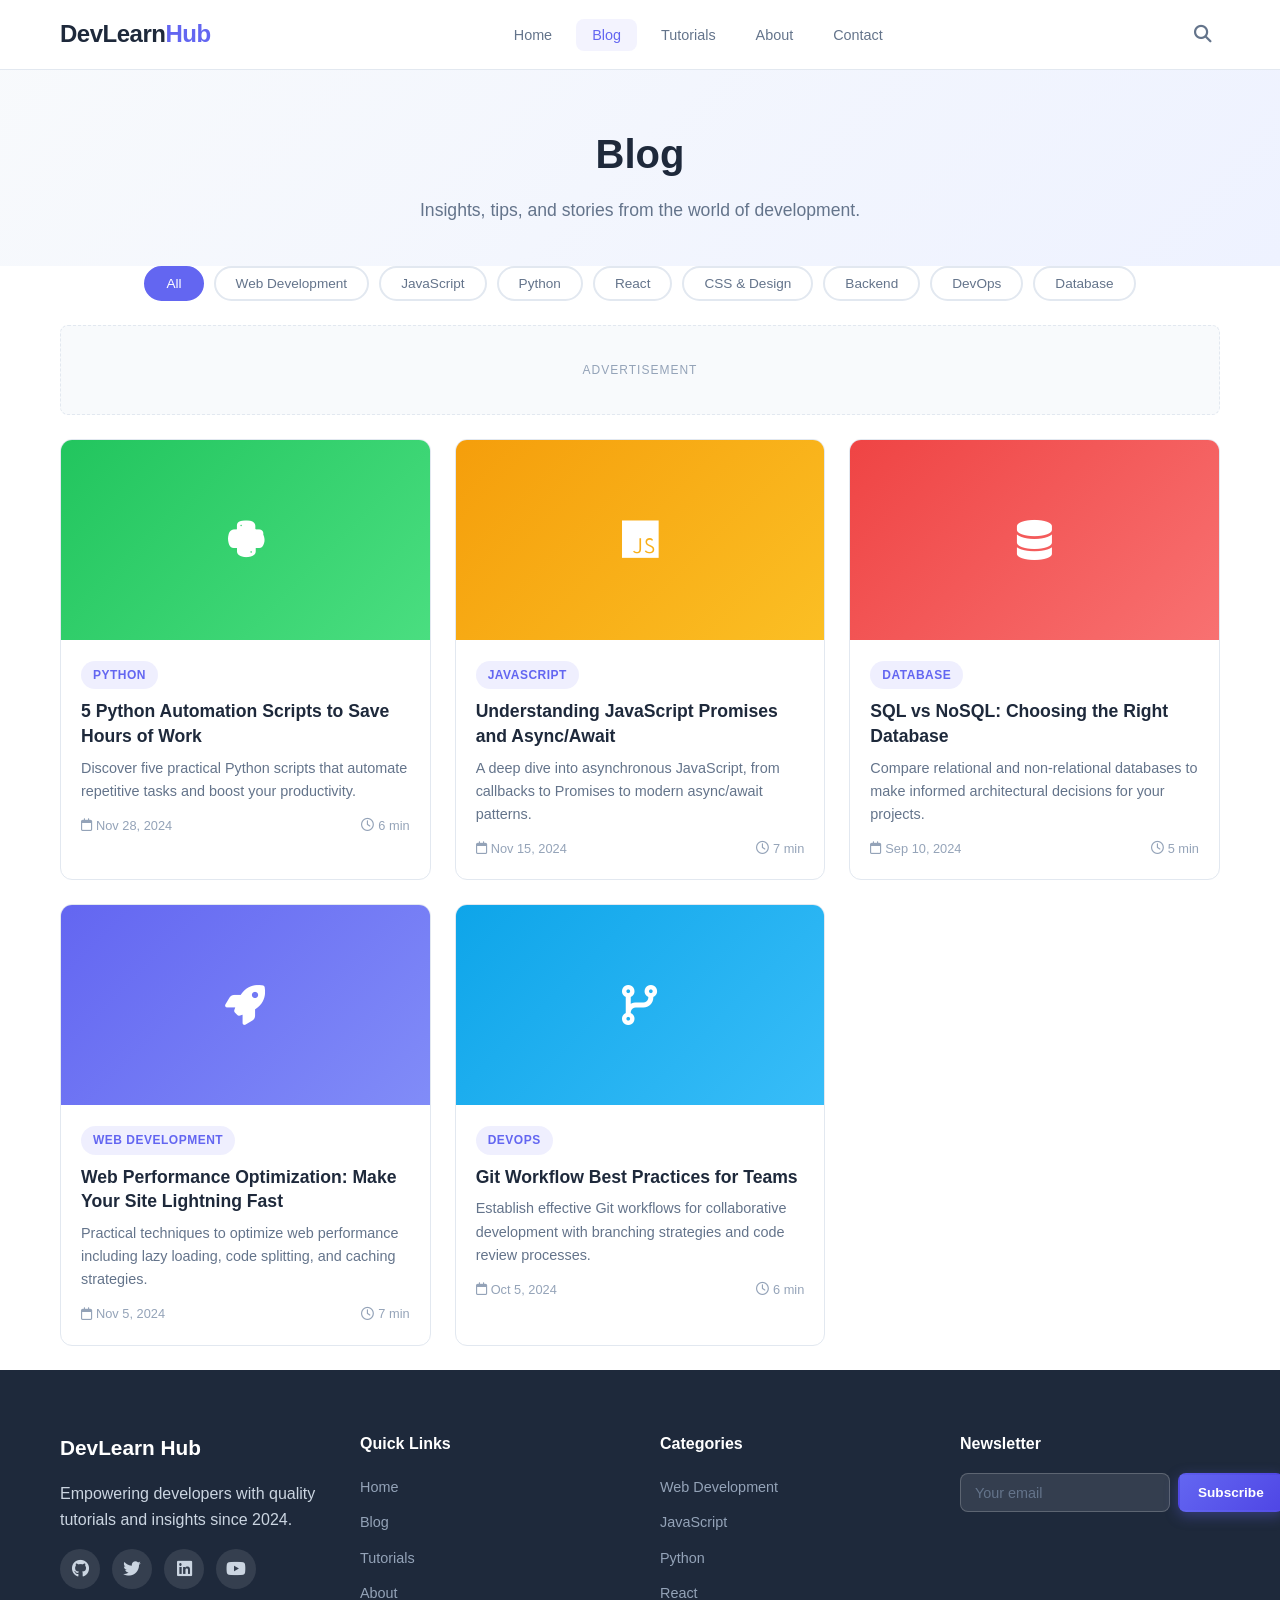
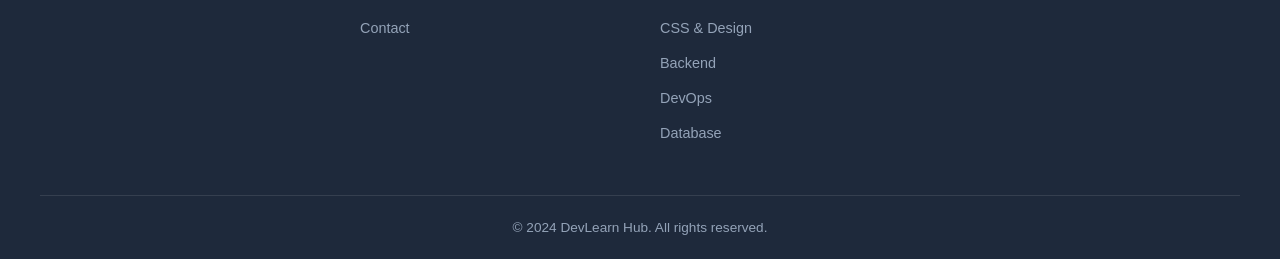
==== blog/index.html @ a64fed3a "Initial commit: DevLearn Hub blog & tutorials website - Responsive HTML/CSS/JS static site - Search " ====
<!DOCTYPE html>
<html lang="en">
<head>
  <meta charset="UTF-8">
  <meta name="viewport" content="width=device-width, initial-scale=1.0">
  <meta name="description" content="DevLearn Hub Blog - Articles on web development, programming tips, and tech insights.">
  <meta name="keywords" content="programming blog, web development, tech articles, coding tips">
  <meta property="og:title" content="Blog - DevLearn Hub">
  <meta property="og:description" content="Articles on web development, programming tips, and tech insights.">
  <title>Blog - DevLearn Hub</title>
  <link rel="canonical" href="https://your-site.netlify.app/blog/">
  <link rel="stylesheet" href="../css/style.css">
  <link rel="stylesheet" href="https://cdnjs.cloudflare.com/ajax/libs/font-awesome/6.5.1/css/all.min.css">
  <script async src="https://pagead2.googlesyndication.com/pagead/js/adsbygoogle.js?client=ca-pub-xxxxxxxxxxxxxxxx" crossorigin="anonymous"></script>
</head>
<body>
  <header class="header">
    <nav class="navbar container">
      <a href="../index.html" class="logo">DevLearn<span>Hub</span></a>
      <button class="hamburger" id="hamburger" aria-label="Toggle navigation">
        <span></span><span></span><span></span>
      </button>
      <ul class="nav-menu" id="navMenu">
        <li><a href="../index.html">Home</a></li>
        <li><a href="index.html" class="active">Blog</a></li>
        <li><a href="../tutorials/index.html">Tutorials</a></li>
        <li><a href="../about.html">About</a></li>
        <li><a href="../contact.html">Contact</a></li>
      </ul>
      <button class="search-toggle" id="searchToggle" aria-label="Toggle search"><i class="fas fa-search"></i></button>
    </nav>
    <div class="search-bar container" id="searchBar">
      <input type="text" id="searchInput" placeholder="Search articles, tutorials...">
      <button id="searchClose" aria-label="Close search"><i class="fas fa-times"></i></button>
    </div>
  </header>

  <main>
    <section class="page-header">
      <div class="container">
        <h1>Blog</h1>
        <p>Insights, tips, and stories from the world of development.</p>
      </div>
    </section>

    <section class="container">
      <div class="category-filters" id="categoryFilters"></div>
      <div class="ad-placeholder">
        <p>Advertisement</p>
        <ins class="adsbygoogle" style="display:block" data-ad-client="ca-pub-xxxxxxxxxxxxxxxx" data-ad-slot="1234567890" data-ad-format="auto" data-full-width-responsive="true"></ins>
      </div>
      <div class="post-grid" id="blogPosts"></div>
    </section>
  </main>

  <footer class="footer">
    <div class="container footer-content">
      <div class="footer-section">
        <h3>DevLearn Hub</h3>
        <p>Empowering developers with quality tutorials and insights since 2024.</p>
        <div class="social-links">
          <a href="#" aria-label="GitHub"><i class="fab fa-github"></i></a>
          <a href="#" aria-label="Twitter"><i class="fab fa-twitter"></i></a>
          <a href="#" aria-label="LinkedIn"><i class="fab fa-linkedin"></i></a>
          <a href="#" aria-label="YouTube"><i class="fab fa-youtube"></i></a>
        </div>
      </div>
      <div class="footer-section">
        <h4>Quick Links</h4>
        <ul>
          <li><a href="../index.html">Home</a></li>
          <li><a href="index.html">Blog</a></li>
          <li><a href="../tutorials/index.html">Tutorials</a></li>
          <li><a href="../about.html">About</a></li>
          <li><a href="../contact.html">Contact</a></li>
        </ul>
      </div>
      <div class="footer-section">
        <h4>Categories</h4>
        <ul id="footerCategories"></ul>
      </div>
      <div class="footer-section">
        <h4>Newsletter</h4>
        <form class="newsletter-form" id="newsletterForm">
          <input type="email" placeholder="Your email" required>
          <button type="submit" class="btn btn-primary">Subscribe</button>
        </form>
      </div>
    </div>
    <div class="footer-bottom container">
      <p>&copy; 2024 DevLearn Hub. All rights reserved.</p>
    </div>
  </footer>

  <button id="scrollTop" aria-label="Scroll to top"><i class="fas fa-arrow-up"></i></button>

  <script src="../js/content.js"></script>
  <script src="../js/search.js"></script>
  <script src="../js/main.js"></script>
  <script>(adsbygoogle = window.adsbygoogle || []).push({});</script>
</body>
</html>
---- css/style.css ----
:root {
  --primary: #6366f1;
  --primary-dark: #4f46e5;
  --secondary: #06b6d4;
  --accent: #f59e0b;
  --bg: #ffffff;
  --bg-alt: #f8fafc;
  --bg-card: #ffffff;
  --text: #1e293b;
  --text-light: #64748b;
  --text-muted: #94a3b8;
  --border: #e2e8f0;
  --shadow: 0 1px 3px rgba(0, 0, 0, 0.08), 0 1px 2px rgba(0, 0, 0, 0.06);
  --shadow-lg: 0 10px 25px rgba(0, 0, 0, 0.1);
  --radius: 12px;
  --radius-sm: 8px;
  --transition: 0.3s cubic-bezier(0.4, 0, 0.2, 1);
  --max-width: 1200px;
  --header-height: 70px;
}

*, *::before, *::after {
  margin: 0;
  padding: 0;
  box-sizing: border-box;
}

html {
  scroll-behavior: smooth;
  font-size: 16px;
}

body {
  font-family: -apple-system, BlinkMacSystemFont, 'Segoe UI', Roboto, 'Helvetica Neue', Arial, sans-serif;
  color: var(--text);
  background: var(--bg);
  line-height: 1.7;
  overflow-x: hidden;
}

a { color: var(--primary); text-decoration: none; transition: color var(--transition); }
a:hover { color: var(--primary-dark); }
img { max-width: 100%; height: auto; display: block; }
ul { list-style: none; }

.container {
  width: 100%;
  max-width: var(--max-width);
  margin: 0 auto;
  padding: 0 20px;
}

.section-title {
  font-size: 1.75rem;
  font-weight: 800;
  margin-bottom: 2rem;
  position: relative;
  display: inline-block;
}

.section-title::after {
  content: '';
  position: absolute;
  bottom: -8px;
  left: 0;
  width: 50px;
  height: 4px;
  background: linear-gradient(135deg, var(--primary), var(--secondary));
  border-radius: 2px;
}

.text-center { text-align: center; }

.btn {
  display: inline-flex;
  align-items: center;
  gap: 8px;
  padding: 12px 28px;
  border-radius: var(--radius-sm);
  font-weight: 600;
  font-size: 0.9rem;
  cursor: pointer;
  border: 2px solid transparent;
  transition: all var(--transition);
  text-decoration: none;
}

.btn-primary {
  background: linear-gradient(135deg, var(--primary), var(--primary-dark));
  color: #fff;
  box-shadow: 0 4px 14px rgba(99, 102, 241, 0.35);
}

.btn-primary:hover {
  transform: translateY(-2px);
  box-shadow: 0 6px 20px rgba(99, 102, 241, 0.45);
  color: #fff;
}

.btn-secondary {
  background: transparent;
  color: var(--text);
  border-color: var(--border);
}

.btn-secondary:hover {
  border-color: var(--primary);
  color: var(--primary);
  transform: translateY(-2px);
}

.btn-outline {
  background: transparent;
  color: var(--primary);
  border-color: var(--primary);
}

.btn-outline:hover {
  background: var(--primary);
  color: #fff;
  transform: translateY(-2px);
}

.header {
  position: fixed;
  top: 0;
  left: 0;
  right: 0;
  height: var(--header-height);
  background: rgba(255, 255, 255, 0.95);
  backdrop-filter: blur(10px);
  border-bottom: 1px solid var(--border);
  z-index: 1000;
  transition: box-shadow var(--transition);
}

.header.scrolled {
  box-shadow: var(--shadow-lg);
}

.navbar {
  display: flex;
  align-items: center;
  justify-content: space-between;
  height: 100%;
}

.logo {
  font-size: 1.5rem;
  font-weight: 800;
  color: var(--text);
  letter-spacing: -0.5px;
}

.logo span {
  color: var(--primary);
}

.nav-menu {
  display: flex;
  align-items: center;
  gap: 8px;
}

.nav-menu a {
  padding: 8px 16px;
  border-radius: var(--radius-sm);
  color: var(--text-light);
  font-weight: 500;
  font-size: 0.9rem;
  transition: all var(--transition);
}

.nav-menu a:hover,
.nav-menu a.active {
  color: var(--primary);
  background: rgba(99, 102, 241, 0.08);
}

.hamburger {
  display: none;
  flex-direction: column;
  gap: 5px;
  background: none;
  border: none;
  cursor: pointer;
  padding: 8px;
}

.hamburger span {
  display: block;
  width: 24px;
  height: 2px;
  background: var(--text);
  border-radius: 2px;
  transition: all var(--transition);
}

.hamburger.active span:nth-child(1) { transform: rotate(45deg) translate(5px, 5px); }
.hamburger.active span:nth-child(2) { opacity: 0; }
.hamburger.active span:nth-child(3) { transform: rotate(-45deg) translate(5px, -5px); }

.search-toggle {
  background: none;
  border: none;
  font-size: 1.1rem;
  color: var(--text-light);
  cursor: pointer;
  padding: 8px;
  border-radius: var(--radius-sm);
  transition: all var(--transition);
}

.search-toggle:hover { color: var(--primary); background: rgba(99, 102, 241, 0.08); }

.search-bar {
  display: none;
  align-items: center;
  gap: 12px;
  padding: 12px 0;
  max-width: 600px;
  margin: 0 auto;
}

.search-bar.active {
  display: flex;
}

.search-bar input {
  flex: 1;
  padding: 12px 16px;
  border: 2px solid var(--border);
  border-radius: var(--radius-sm);
  font-size: 1rem;
  outline: none;
  transition: border-color var(--transition);
}

.search-bar input:focus {
  border-color: var(--primary);
}

.search-bar button {
  background: none;
  border: none;
  font-size: 1.2rem;
  color: var(--text-light);
  cursor: pointer;
  padding: 8px;
}

.hero {
  padding: 140px 0 80px;
  background: linear-gradient(135deg, #f8fafc 0%, #eef2ff 50%, #f0fdfa 100%);
  position: relative;
  overflow: hidden;
}

.hero::before {
  content: '';
  position: absolute;
  top: -50%;
  right: -20%;
  width: 600px;
  height: 600px;
  background: radial-gradient(circle, rgba(99, 102, 241, 0.08) 0%, transparent 70%);
  border-radius: 50%;
  pointer-events: none;
}

.hero-content {
  text-align: center;
  position: relative;
  z-index: 1;
}

.hero-content h1 {
  font-size: 3.2rem;
  font-weight: 800;
  line-height: 1.2;
  margin-bottom: 1rem;
  letter-spacing: -1px;
}

.hero-content h1 span {
  background: linear-gradient(135deg, var(--primary), var(--secondary));
  -webkit-background-clip: text;
  -webkit-text-fill-color: transparent;
  background-clip: text;
}

.hero-content p {
  font-size: 1.2rem;
  color: var(--text-light);
  max-width: 600px;
  margin: 0 auto 2rem;
}

.hero-buttons {
  display: flex;
  gap: 16px;
  justify-content: center;
  flex-wrap: wrap;
}

.featured-section,
.latest-section {
  padding: 60px 0;
}

.featured-section {
  background: var(--bg);
}

.latest-section {
  background: var(--bg-alt);
}

.post-grid {
  display: grid;
  grid-template-columns: repeat(auto-fill, minmax(340px, 1fr));
  gap: 24px;
  margin: 24px 0;
}

.post-card {
  background: var(--bg-card);
  border: 1px solid var(--border);
  border-radius: var(--radius);
  overflow: hidden;
  transition: all var(--transition);
  cursor: pointer;
}

.post-card:hover {
  transform: translateY(-4px);
  box-shadow: var(--shadow-lg);
  border-color: transparent;
}

.card-image {
  width: 100%;
  height: 200px;
  object-fit: cover;
  background: linear-gradient(135deg, var(--primary), var(--secondary));
  display: flex;
  align-items: center;
  justify-content: center;
  color: #fff;
  font-size: 2.5rem;
}

.card-body {
  padding: 20px;
}

.card-category {
  display: inline-block;
  padding: 4px 12px;
  background: rgba(99, 102, 241, 0.1);
  color: var(--primary);
  border-radius: 20px;
  font-size: 0.75rem;
  font-weight: 600;
  text-transform: uppercase;
  letter-spacing: 0.5px;
  margin-bottom: 10px;
}

.card-body h3 {
  font-size: 1.1rem;
  font-weight: 700;
  margin-bottom: 8px;
  line-height: 1.4;
  color: var(--text);
}

.card-body p {
  color: var(--text-light);
  font-size: 0.9rem;
  line-height: 1.6;
  margin-bottom: 12px;
}

.card-meta {
  display: flex;
  align-items: center;
  justify-content: space-between;
  font-size: 0.8rem;
  color: var(--text-muted);
}

.card-meta span {
  display: flex;
  align-items: center;
  gap: 4px;
}

.categories-section {
  padding: 60px 0;
  background: var(--bg-alt);
}

.categories-grid {
  display: grid;
  grid-template-columns: repeat(auto-fill, minmax(200px, 1fr));
  gap: 16px;
}

.category-card {
  display: flex;
  flex-direction: column;
  align-items: center;
  gap: 12px;
  padding: 28px 20px;
  background: var(--bg-card);
  border: 1px solid var(--border);
  border-radius: var(--radius);
  transition: all var(--transition);
  text-align: center;
  cursor: pointer;
  text-decoration: none;
}

.category-card:hover {
  transform: translateY(-3px);
  box-shadow: var(--shadow-lg);
  border-color: var(--primary);
}

.category-card i {
  font-size: 2rem;
  color: var(--primary);
}

.category-card h3 {
  font-size: 1rem;
  font-weight: 600;
  color: var(--text);
}

.category-card span {
  font-size: 0.85rem;
  color: var(--text-muted);
}

.page-header {
  padding: 120px 0 40px;
  background: linear-gradient(135deg, #f8fafc, #eef2ff);
  text-align: center;
}

.page-header h1 {
  font-size: 2.5rem;
  font-weight: 800;
  margin-bottom: 8px;
}

.page-header p {
  color: var(--text-light);
  font-size: 1.1rem;
}

.category-filters {
  display: flex;
  flex-wrap: wrap;
  gap: 10px;
  margin-bottom: 24px;
  justify-content: center;
}

.filter-btn {
  padding: 8px 20px;
  border: 2px solid var(--border);
  border-radius: 25px;
  background: var(--bg);
  color: var(--text-light);
  font-weight: 500;
  font-size: 0.85rem;
  cursor: pointer;
  transition: all var(--transition);
}

.filter-btn:hover,
.filter-btn.active {
  border-color: var(--primary);
  background: var(--primary);
  color: #fff;
}

.ad-placeholder {
  background: var(--bg-alt);
  border: 1px dashed var(--border);
  border-radius: var(--radius-sm);
  padding: 20px;
  text-align: center;
  margin: 20px 0;
  min-height: 90px;
  display: flex;
  align-items: center;
  justify-content: center;
}

.ad-placeholder p {
  color: var(--text-muted);
  font-size: 0.75rem;
  text-transform: uppercase;
  letter-spacing: 1px;
}

.footer {
  background: var(--text);
  color: #cbd5e1;
  padding: 60px 0 0;
}

.footer-content {
  display: grid;
  grid-template-columns: repeat(auto-fit, minmax(240px, 1fr));
  gap: 40px;
  padding-bottom: 40px;
}

.footer-section h3,
.footer-section h4 {
  color: #fff;
  margin-bottom: 16px;
}

.footer-section h3 { font-size: 1.3rem; }
.footer-section h4 { font-size: 1rem; }

.footer-section p {
  margin-bottom: 16px;
  line-height: 1.6;
}

.footer-section ul li {
  margin-bottom: 8px;
}

.footer-section ul li a {
  color: #94a3b8;
  font-size: 0.9rem;
}

.footer-section ul li a:hover {
  color: var(--primary);
}

.social-links {
  display: flex;
  gap: 12px;
}

.social-links a {
  display: flex;
  align-items: center;
  justify-content: center;
  width: 40px;
  height: 40px;
  border-radius: 50%;
  background: rgba(255, 255, 255, 0.1);
  color: #cbd5e1;
  font-size: 1.1rem;
  transition: all var(--transition);
}

.social-links a:hover {
  background: var(--primary);
  color: #fff;
  transform: translateY(-2px);
}

.newsletter-form {
  display: flex;
  gap: 8px;
  margin-top: 12px;
}

.newsletter-form input {
  flex: 1;
  padding: 10px 14px;
  border: 1px solid rgba(255, 255, 255, 0.2);
  border-radius: var(--radius-sm);
  background: rgba(255, 255, 255, 0.1);
  color: #fff;
  outline: none;
  font-size: 0.9rem;
}

.newsletter-form input::placeholder {
  color: #64748b;
}

.newsletter-form .btn {
  padding: 10px 18px;
  font-size: 0.85rem;
}

.footer-bottom {
  border-top: 1px solid rgba(255, 255, 255, 0.1);
  padding: 20px 0;
  text-align: center;
  font-size: 0.85rem;
  color: var(--text-muted);
}

#scrollTop {
  position: fixed;
  bottom: 30px;
  right: 30px;
  width: 45px;
  height: 45px;
  border-radius: 50%;
  background: linear-gradient(135deg, var(--primary), var(--primary-dark));
  color: #fff;
  border: none;
  font-size: 1.1rem;
  cursor: pointer;
  box-shadow: var(--shadow-lg);
  transition: all var(--transition);
  opacity: 0;
  visibility: hidden;
  transform: translateY(20px);
  z-index: 999;
}

#scrollTop.visible {
  opacity: 1;
  visibility: visible;
  transform: translateY(0);
}

#scrollTop:hover {
  transform: translateY(-3px);
  box-shadow: 0 8px 25px rgba(99, 102, 241, 0.4);
}

.post-article {
  padding: 120px 0 60px;
  max-width: 800px;
}

.post-header {
  margin-bottom: 32px;
}

.post-meta {
  display: flex;
  align-items: center;
  gap: 12px;
  margin-bottom: 16px;
  font-size: 0.85rem;
  color: var(--text-muted);
  flex-wrap: wrap;
}

.post-meta .category {
  padding: 4px 12px;
  background: rgba(99, 102, 241, 0.1);
  color: var(--primary);
  border-radius: 20px;
  font-weight: 600;
  text-transform: uppercase;
  letter-spacing: 0.5px;
  font-size: 0.7rem;
}

.post-header h1 {
  font-size: 2.2rem;
  font-weight: 800;
  line-height: 1.3;
  margin-bottom: 16px;
}

.post-author {
  display: flex;
  align-items: center;
  gap: 12px;
  font-size: 0.9rem;
  color: var(--text-light);
}

.post-author .avatar {
  width: 40px;
  height: 40px;
  border-radius: 50%;
  background: linear-gradient(135deg, var(--primary), var(--secondary));
  display: flex;
  align-items: center;
  justify-content: center;
  color: #fff;
  font-weight: 600;
  font-size: 0.9rem;
}

.post-body {
  font-size: 1.05rem;
  line-height: 1.8;
  color: var(--text);
}

.post-body h2 {
  font-size: 1.6rem;
  font-weight: 700;
  margin: 32px 0 16px;
}

.post-body h3 {
  font-size: 1.3rem;
  font-weight: 600;
  margin: 24px 0 12px;
}

.post-body p {
  margin-bottom: 16px;
}

.post-body ul,
.post-body ol {
  margin: 16px 0;
  padding-left: 24px;
}

.post-body li {
  margin-bottom: 8px;
}

.post-body ul li { list-style: disc; }
.post-body ol li { list-style: decimal; }

.post-body pre {
  background: #1e293b;
  color: #e2e8f0;
  padding: 20px;
  border-radius: var(--radius-sm);
  overflow-x: auto;
  margin: 20px 0;
  font-size: 0.9rem;
  line-height: 1.6;
}

.post-body code {
  font-family: 'Fira Code', 'Consolas', monospace;
  font-size: 0.9em;
}

.post-body :not(pre) > code {
  background: rgba(99, 102, 241, 0.1);
  color: var(--primary);
  padding: 2px 6px;
  border-radius: 4px;
}

.post-body blockquote {
  border-left: 4px solid var(--primary);
  padding: 16px 20px;
  margin: 20px 0;
  background: rgba(99, 102, 241, 0.05);
  border-radius: 0 var(--radius-sm) var(--radius-sm) 0;
  font-style: italic;
  color: var(--text-light);
}

.post-tags {
  display: flex;
  flex-wrap: wrap;
  gap: 8px;
  margin: 32px 0;
}

.post-tags span {
  padding: 6px 14px;
  background: var(--bg-alt);
  border: 1px solid var(--border);
  border-radius: 20px;
  font-size: 0.8rem;
  color: var(--text-light);
}

.post-nav {
  display: flex;
  justify-content: space-between;
  gap: 20px;
  margin-top: 40px;
  padding-top: 32px;
  border-top: 1px solid var(--border);
}

.post-nav a {
  flex: 1;
  padding: 20px;
  border: 1px solid var(--border);
  border-radius: var(--radius-sm);
  transition: all var(--transition);
}

.post-nav a:hover {
  border-color: var(--primary);
  background: rgba(99, 102, 241, 0.03);
}

.post-nav .nav-label {
  font-size: 0.8rem;
  color: var(--text-muted);
  text-transform: uppercase;
  letter-spacing: 1px;
  margin-bottom: 4px;
}

.post-nav .nav-title {
  font-weight: 600;
  color: var(--text);
}

/* About page */
.about-content {
  padding: 60px 0;
}

.about-grid {
  display: grid;
  grid-template-columns: 2fr 1fr;
  gap: 40px;
}

.about-text h2 {
  font-size: 1.6rem;
  font-weight: 700;
  margin: 32px 0 16px;
}

.about-text h2:first-child {
  margin-top: 0;
}

.about-text p {
  margin-bottom: 16px;
  color: var(--text-light);
  line-height: 1.8;
}

.about-list {
  margin: 20px 0;
}

.about-list li {
  display: flex;
  align-items: center;
  gap: 12px;
  padding: 10px 0;
  font-size: 1rem;
  color: var(--text);
}

.about-list li i {
  color: var(--primary);
  font-size: 1.2rem;
  width: 24px;
}

.sidebar-card {
  background: var(--bg-alt);
  border: 1px solid var(--border);
  border-radius: var(--radius);
  padding: 24px;
  margin-bottom: 24px;
}

.sidebar-card h3 {
  font-size: 1.1rem;
  font-weight: 700;
  margin-bottom: 12px;
}

.sidebar-card p {
  color: var(--text-light);
  margin-bottom: 16px;
  font-size: 0.9rem;
}

.contact-section {
  padding: 60px 0;
}

.contact-grid {
  display: grid;
  grid-template-columns: 2fr 1fr;
  gap: 40px;
}

.contact-form {
  display: flex;
  flex-direction: column;
  gap: 20px;
}

.form-group {
  display: flex;
  flex-direction: column;
  gap: 6px;
}

.form-group label {
  font-weight: 600;
  font-size: 0.9rem;
  color: var(--text);
}

.form-group input,
.form-group select,
.form-group textarea {
  padding: 12px 16px;
  border: 2px solid var(--border);
  border-radius: var(--radius-sm);
  font-size: 0.95rem;
  font-family: inherit;
  outline: none;
  transition: border-color var(--transition);
  background: var(--bg);
  color: var(--text);
}

.form-group input:focus,
.form-group select:focus,
.form-group textarea:focus {
  border-color: var(--primary);
}

.form-group textarea {
  resize: vertical;
  min-height: 120px;
}

.form-success {
  text-align: center;
  padding: 60px 20px;
}

.form-success i {
  font-size: 3rem;
  color: #22c55e;
  margin-bottom: 16px;
}

.form-success h3 {
  font-size: 1.5rem;
  margin-bottom: 8px;
}

.form-success p {
  color: var(--text-light);
}

.info-card {
  background: var(--bg-alt);
  border: 1px solid var(--border);
  border-radius: var(--radius);
  padding: 24px;
  margin-bottom: 24px;
  text-align: center;
}

.info-card i {
  font-size: 2rem;
  color: var(--primary);
  margin-bottom: 12px;
}

.info-card h3 {
  font-size: 1.1rem;
  font-weight: 700;
  margin-bottom: 8px;
}

.info-card p {
  color: var(--text-light);
  font-size: 0.9rem;
}

.info-card .social-links {
  justify-content: center;
  margin-top: 12px;
}

.error-page {
  padding: 160px 20px 100px;
  text-align: center;
  min-height: 60vh;
  display: flex;
  align-items: center;
  justify-content: center;
}

.error-content h1 {
  font-size: 6rem;
  font-weight: 800;
  background: linear-gradient(135deg, var(--primary), var(--secondary));
  -webkit-background-clip: text;
  -webkit-text-fill-color: transparent;
  background-clip: text;
  line-height: 1;
}

.error-content h2 {
  font-size: 1.8rem;
  font-weight: 700;
  margin: 16px 0;
}

.error-content p {
  color: var(--text-light);
  margin-bottom: 24px;
}

.search-results {
  padding: 120px 0 60px;
}

.search-results h2 {
  margin-bottom: 24px;
}

.search-results h2 span {
  color: var(--primary);
}

.no-results {
  text-align: center;
  padding: 60px 20px;
}

.no-results i {
  font-size: 3rem;
  color: var(--text-muted);
  margin-bottom: 16px;
}

.no-results h3 {
  font-size: 1.3rem;
  margin-bottom: 8px;
}

.no-results p {
  color: var(--text-light);
}

@media (max-width: 768px) {
  .hamburger { display: flex; }

  .nav-menu {
    position: fixed;
    top: var(--header-height);
    left: 0;
    right: 0;
    flex-direction: column;
    background: rgba(255, 255, 255, 0.98);
    backdrop-filter: blur(10px);
    border-bottom: 1px solid var(--border);
    padding: 16px 20px;
    gap: 4px;
    transform: translateY(-110%);
    opacity: 0;
    transition: all var(--transition);
    box-shadow: var(--shadow-lg);
  }

  .nav-menu.active {
    transform: translateY(0);
    opacity: 1;
  }

  .nav-menu a {
    width: 100%;
    padding: 12px 16px;
    font-size: 1rem;
  }

  .hero-content h1 {
    font-size: 2.2rem;
  }

  .hero-content p {
    font-size: 1rem;
  }

  .post-grid {
    grid-template-columns: 1fr;
  }

  .categories-grid {
    grid-template-columns: repeat(2, 1fr);
  }

  .about-grid,
  .contact-grid {
    grid-template-columns: 1fr;
  }

  .footer-content {
    grid-template-columns: 1fr;
    gap: 32px;
  }

  .post-header h1 {
    font-size: 1.6rem;
  }

  .post-nav {
    flex-direction: column;
  }

  .page-header h1 {
    font-size: 1.8rem;
  }

  .section-title {
    font-size: 1.4rem;
  }
}

@media (max-width: 480px) {
  .hero-content h1 {
    font-size: 1.8rem;
  }

  .categories-grid {
    grid-template-columns: 1fr;
  }

  .hero-buttons {
    flex-direction: column;
    align-items: stretch;
  }

  .hero-buttons .btn {
    justify-content: center;
  }

  .newsletter-form {
    flex-direction: column;
  }
}
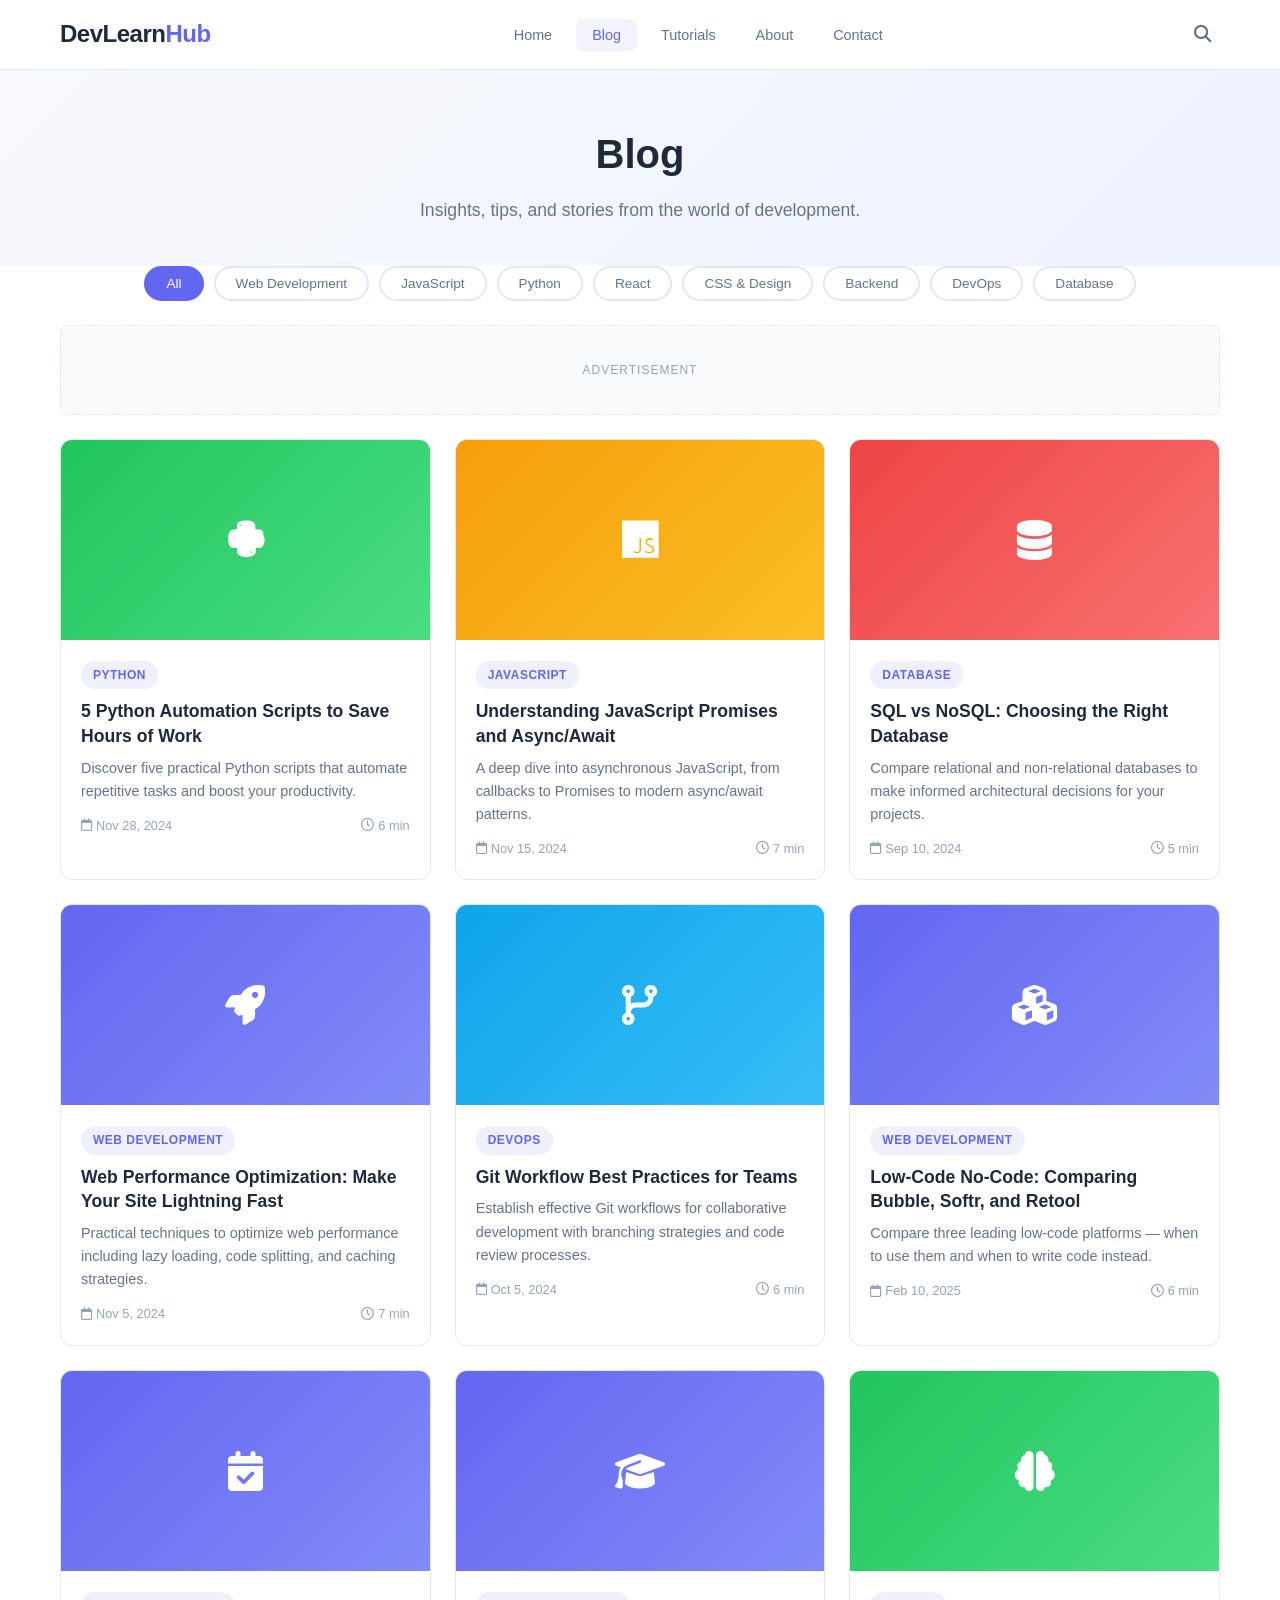
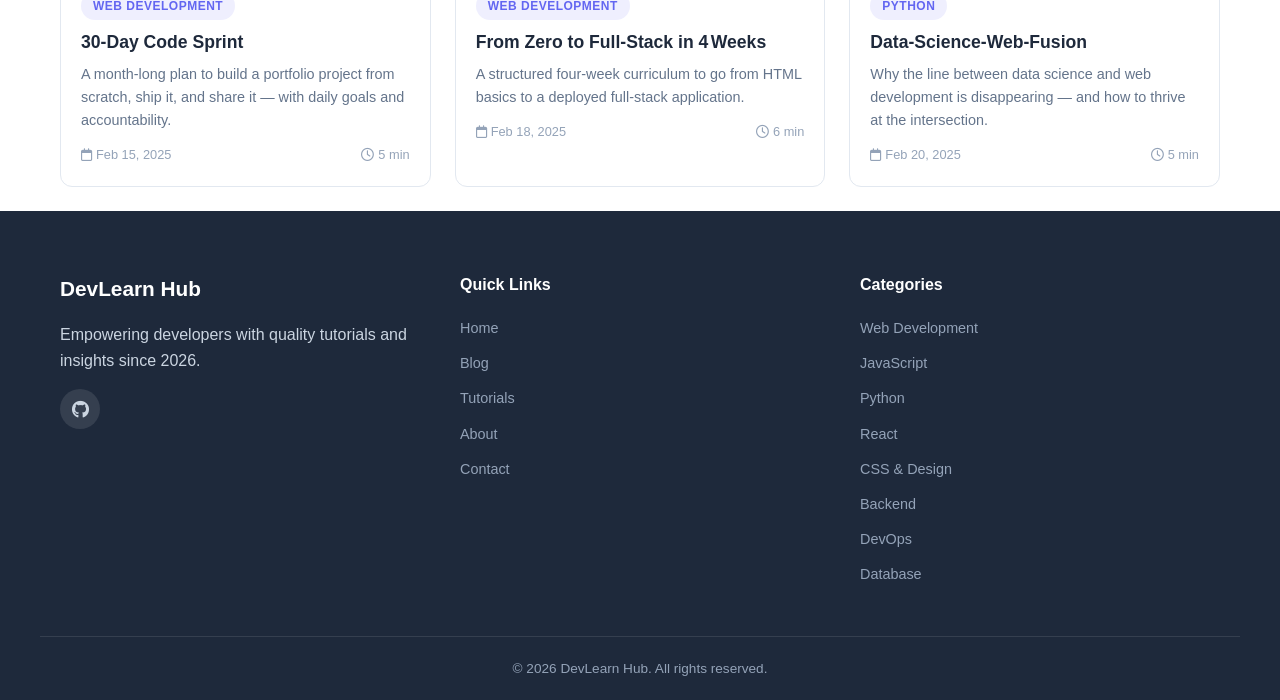
==== commit 0e3f6505: "Fix: dynamic year, remove newsletter, fix search results display, keep only GitHub link" ====
--- a/blog/index.html
+++ b/blog/index.html
@@ -57,12 +57,9 @@
     <div class="container footer-content">
       <div class="footer-section">
         <h3>DevLearn Hub</h3>
-        <p>Empowering developers with quality tutorials and insights since 2024.</p>
+        <p>Empowering developers with quality tutorials and insights since <span class="current-year">2024</span>.</p>
         <div class="social-links">
-          <a href="#" aria-label="GitHub"><i class="fab fa-github"></i></a>
-          <a href="#" aria-label="Twitter"><i class="fab fa-twitter"></i></a>
-          <a href="#" aria-label="LinkedIn"><i class="fab fa-linkedin"></i></a>
-          <a href="#" aria-label="YouTube"><i class="fab fa-youtube"></i></a>
+          <a href="https://github.com/manik1312006" aria-label="GitHub" target="_blank" rel="noopener"><i class="fab fa-github"></i></a>
         </div>
       </div>
       <div class="footer-section">
@@ -79,16 +76,10 @@
         <h4>Categories</h4>
         <ul id="footerCategories"></ul>
       </div>
-      <div class="footer-section">
-        <h4>Newsletter</h4>
-        <form class="newsletter-form" id="newsletterForm">
-          <input type="email" placeholder="Your email" required>
-          <button type="submit" class="btn btn-primary">Subscribe</button>
-        </form>
-      </div>
+
     </div>
     <div class="footer-bottom container">
-      <p>&copy; 2024 DevLearn Hub. All rights reserved.</p>
+      <p>&copy; <span class="current-year">2024</span> DevLearn Hub. All rights reserved.</p>
     </div>
   </footer>
 
--- a/css/style.css
+++ b/css/style.css
@@ -1014,6 +1014,10 @@
   margin-bottom: 24px;
 }
 
+main.searching > section:not(.search-results) {
+  display: none;
+}
+
 .search-results {
   padding: 120px 0 60px;
 }
